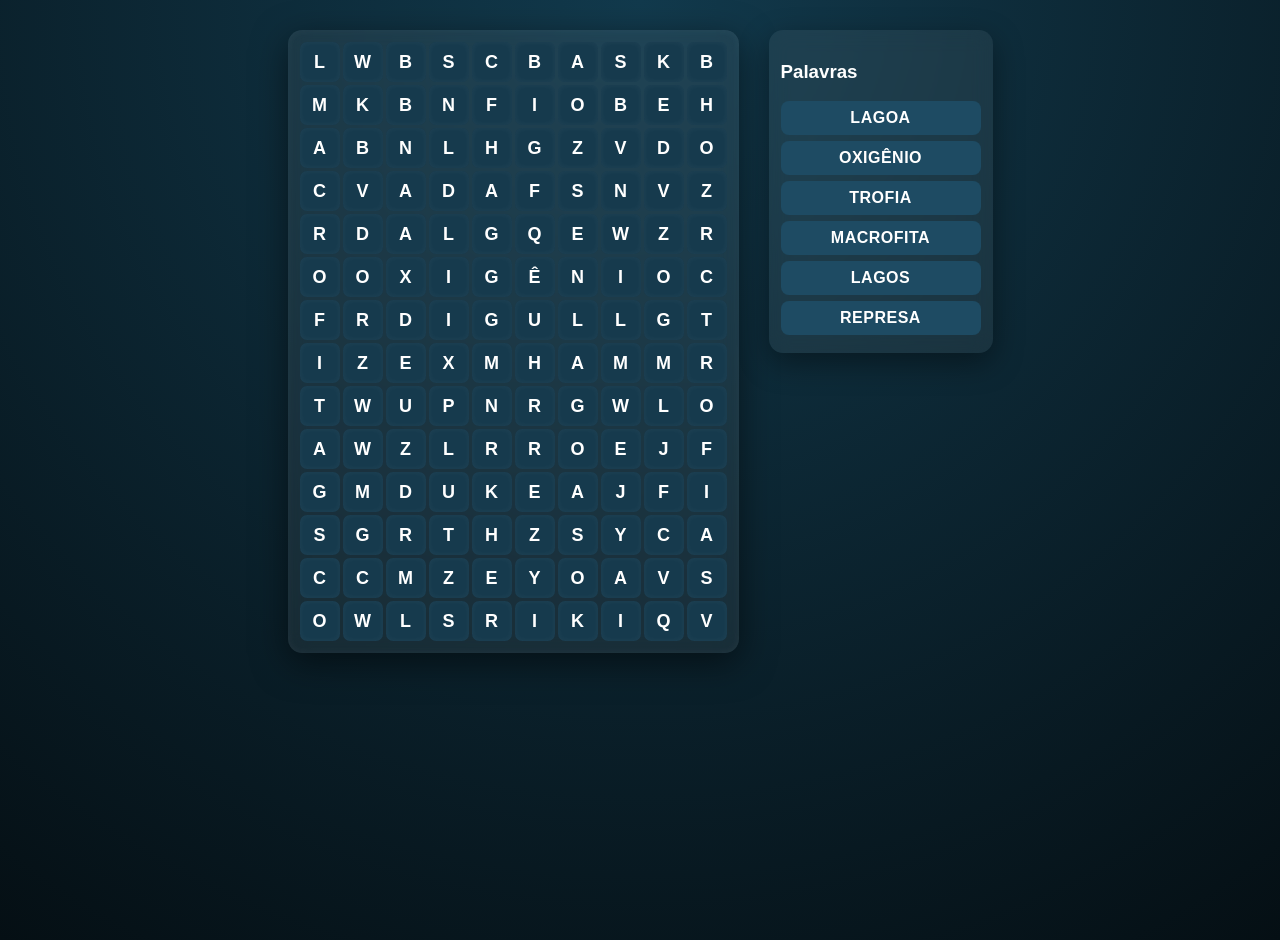
==== caca-palavras/index.html @ 3a3f3121 "Add files via upload" ====
<!DOCTYPE html>
<html lang="pt-br">
<head>
  <meta charset="UTF-8" />
  <meta name="viewport" content="width=device-width, initial-scale=1.0, user-scalable=no" />
  <title>Caça-Palavras Fitoplâncton</title>
  <link rel="stylesheet" href="style.css" />
</head>
<body>

<div class="container">
  <div id="grid"></div>

  <div class="panel">
    <h3>Palavras</h3>
    <div id="wordList"></div>
  </div>
</div>

<script src="script.js"></script>
</body>
</html>
---- caca-palavras/style.css ----
/* =========================
   BASE DO JOGO
========================= */
body {
  font-family: Arial, sans-serif;
  background: radial-gradient(circle at top, #123a4d, #050f14);
  color: #ffffff;
  display: flex;
  flex-direction: column;
  align-items: center;
  padding: 20px;
  min-height: 100vh;
  margin: 0;
}

/* =========================
   CONTAINER PRINCIPAL
========================= */
.container {
  display: flex;
  gap: 30px;
  flex-wrap: wrap;
  justify-content: center;
  align-items: flex-start;
  margin-top: 10px;
}

/* =========================
   GRID (CAÇA-PALAVRAS)
========================= */
#grid {
  display: grid;
  gap: 3px;
  user-select: none;
  touch-action: none;

  padding: 12px;
  border-radius: 14px;

  background: rgba(255, 255, 255, 0.06);
  backdrop-filter: blur(10px);

  box-shadow:
    0 10px 35px rgba(0, 0, 0, 0.5),
    inset 0 0 10px rgba(255, 255, 255, 0.05);
}

/* =========================
   CÉLULAS
========================= */
.cell {
  width: 40px;
  height: 40px;

  display: flex;
  align-items: center;
  justify-content: center;

  background: #163a4d;
  border-radius: 7px;

  font-weight: bold;
  font-size: 18px;
  color: #ffffff;

  cursor: pointer;

  transition: all 0.15s ease-in-out;

  box-shadow: inset 0 0 6px rgba(255, 255, 255, 0.05);
}

/* hover */
.cell:hover {
  background: #1f5a73;
  transform: scale(1.05);
}

/* seleção */
.cell.selected {
  background: #2ecc71;
  color: #000;
  transform: scale(1.1);
  box-shadow: 0 0 12px rgba(46, 204, 113, 0.8);
}

/* palavra encontrada */
.cell.found {
  background: #f1c40f;
  color: #000;
  text-decoration: line-through;
  box-shadow: 0 0 14px rgba(241, 196, 15, 0.8);
}

/* =========================
   PAINEL DE PALAVRAS
========================= */
.panel {
  max-width: 240px;
  min-width: 200px;

  padding: 12px;
  border-radius: 14px;

  background: rgba(255, 255, 255, 0.06);
  backdrop-filter: blur(10px);

  box-shadow: 0 10px 30px rgba(0, 0, 0, 0.4);
}

/* =========================
   PALAVRAS
========================= */
.word {
  padding: 8px;
  margin: 6px 0;

  background: #1e4b63;
  border-radius: 8px;

  text-align: center;
  font-weight: bold;

  transition: all 0.2s ease;
  letter-spacing: 0.5px;
}

.word.found {
  background: #27ae60;
  color: #fff;
  text-decoration: line-through;
  transform: scale(0.98);
}

/* =========================
   SELECT (caso use no futuro)
========================= */
select {
  padding: 10px 14px;
  margin-bottom: 20px;

  font-size: 15px;

  background: rgba(30, 75, 99, 0.85);
  color: white;

  border: none;
  border-radius: 8px;

  cursor: pointer;

  backdrop-filter: blur(6px);

  transition: all 0.2s ease;
}

select:hover {
  background: #2a6e8a;
}

/* =========================
   MENSAGEM FINAL
========================= */
#mensagem {
  margin-top: 15px;
  padding: 12px;

  background: #27ae60;
  color: white;

  border-radius: 8px;

  display: none;
  font-weight: bold;

  box-shadow: 0 0 15px rgba(39, 174, 96, 0.5);
}

/* =========================
   MOBILE MELHORADO (VERTICAL)
========================= */
/* =========================
   MOBILE MELHORADO (VERTICAL)
========================= */
@media (max-width: 600px) {

  /* empilha tudo */
  .container {
    flex-direction: column;
    align-items: center;
  }

  /* painel de palavras no topo */
  .panel {
    order: -1;
    width: 100%;
    max-width: 320px;
    margin-bottom: 12px;
    padding: 10px;
  }

  /* 🔥 LISTA EM 2 COLUNAS */
  #wordList {
    display: grid;
    grid-template-columns: 1fr 1fr;
    gap: 6px;
  }

  /* palavras menores e mais compactas */
  .word {
    font-size: 12px;
    padding: 5px;
    margin: 0;
  }

  /* grid mais compacto */
  #grid {
    gap: 2px;
    padding: 10px;
  }

  /* células menores */
  .cell {
  width: calc((100vw - 40px) / 12);
  height: calc((100vw - 40px) / 12);
  font-size: calc((100vw - 40px) / 28);
  }
}
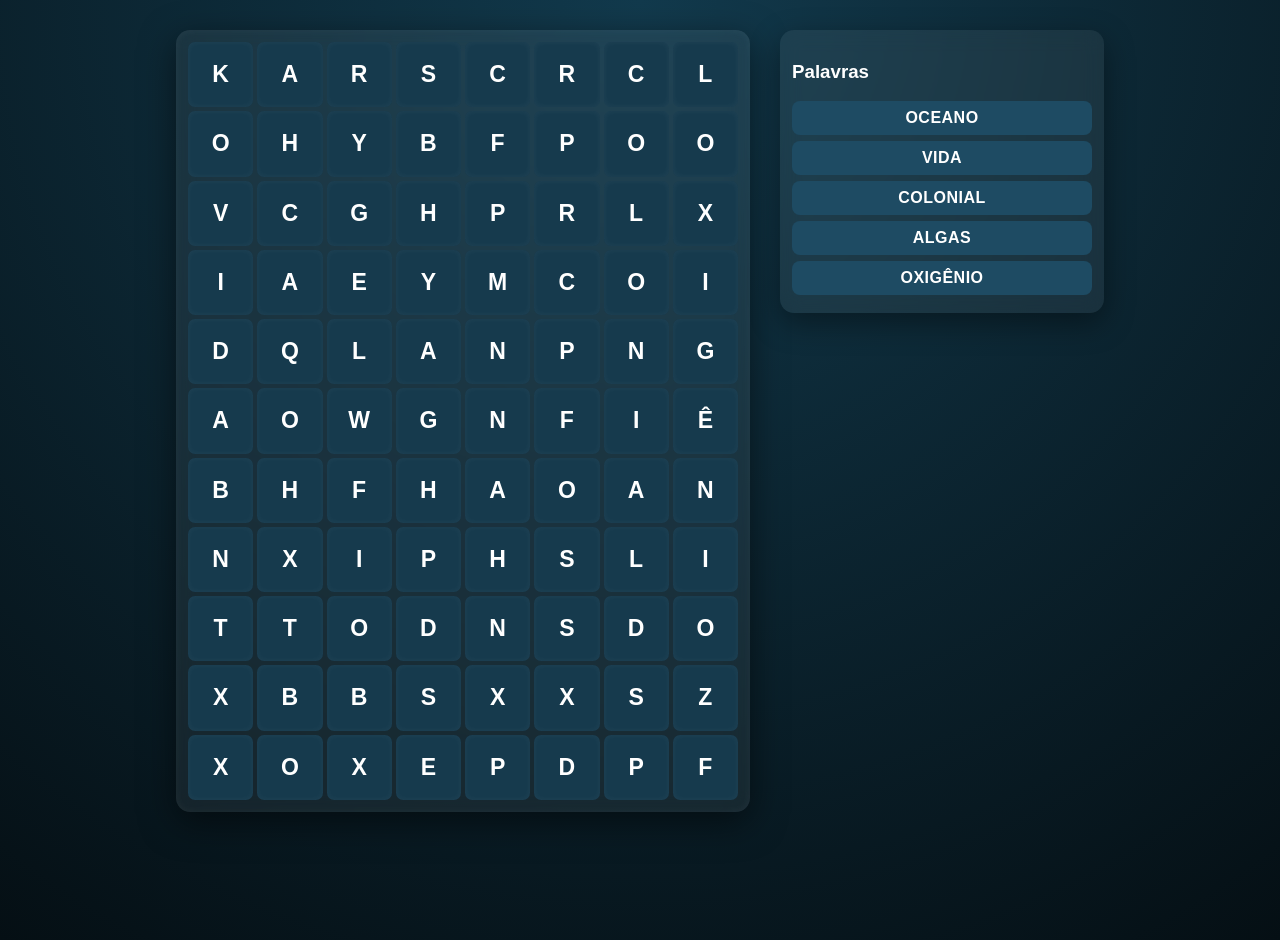
==== commit a77926d4: "Add files via upload" ====
--- a/caca-palavras/index.html
+++ b/caca-palavras/index.html
@@ -17,6 +17,21 @@
   </div>
 </div>
 
+<div id="winScreen" class="win-screen hidden">
+  <div class="win-card">
+    <h1>Parabéns!</h1>
+    <p>Você encontrou todas as palavras!</p>
+
+    <button id="restartBtn">Jogar novamente</button>
+  </div>
+</div>
+
+<div id="infoPopup" class="info-popup hidden">
+  <div class="info-card">
+    <p id="infoText"></p>
+  </div>
+</div>
+
 <script src="script.js"></script>
 </body>
 </html>
--- a/caca-palavras/style.css
+++ b/caca-palavras/style.css
@@ -30,7 +30,10 @@
 ========================= */
 #grid {
   display: grid;
-  gap: 3px;
+  gap: 4px;
+
+  width: min(90vw, 520px); /* 🔥 controla tamanho geral */
+  
   user-select: none;
   touch-action: none;
 
@@ -49,8 +52,8 @@
    CÉLULAS
 ========================= */
 .cell {
-  width: 40px;
-  height: 40px;
+  width: 100%;
+  aspect-ratio: 1 / 1;
 
   display: flex;
   align-items: center;
@@ -60,9 +63,10 @@
   border-radius: 7px;
 
   font-weight: bold;
-  font-size: 18px;
+
+  font-size: clamp(14px, 2.5vw, 26px);
+
   color: #ffffff;
-
   cursor: pointer;
 
   transition: all 0.15s ease-in-out;
@@ -96,8 +100,8 @@
    PAINEL DE PALAVRAS
 ========================= */
 .panel {
-  max-width: 240px;
-  min-width: 200px;
+  max-width: 340px;
+  min-width: 300px;
 
   padding: 12px;
   border-radius: 14px;
@@ -184,45 +188,203 @@
 ========================= */
 @media (max-width: 600px) {
 
-  /* empilha tudo */
   .container {
     flex-direction: column;
     align-items: center;
   }
 
-  /* painel de palavras no topo */
   .panel {
     order: -1;
     width: 100%;
-    max-width: 320px;
+    max-width: 240px;
     margin-bottom: 12px;
     padding: 10px;
   }
 
-  /* 🔥 LISTA EM 2 COLUNAS */
   #wordList {
     display: grid;
     grid-template-columns: 1fr 1fr;
     gap: 6px;
   }
 
-  /* palavras menores e mais compactas */
   .word {
     font-size: 12px;
     padding: 5px;
     margin: 0;
   }
 
-  /* grid mais compacto */
+  /* 🔥 GRID MAIOR NO CELULAR */
   #grid {
-    gap: 2px;
+    width: 95vw;
+    gap: 3px;
+    padding: 8px;
+  }
+
+  .cell {
+    font-size: clamp(16px, 4vw, 24px);
+  }
+}
+
+@media (max-width: 768px) {
+
+  /* mantém layout organizado */
+  .container {
+    flex-direction: column;
+    align-items: center;
+  }
+
+  /* painel no topo */
+  .panel {
+    order: -1;
+    width: 100%;
+    max-width: 260px;
+    margin-bottom: 14px;
+    padding: 12px;
+  }
+
+  /* lista de palavras em 2 colunas */
+  #wordList {
+    display: grid;
+    grid-template-columns: 1fr 1fr;
+    gap: 8px;
+  }
+
+  .word {
+    font-size: 13px;
+    padding: 6px;
+    margin: 0;
+  }
+
+  /* 🔥 GRID MAIOR */
+  #grid {
+    width: 92vw;
+    max-width: 430px;
+    gap: 3px;
     padding: 10px;
   }
 
-  /* células menores */
+  /* 🔥 LETRAS MAIORES */
   .cell {
-  width: calc((100vw - 40px) / 12);
-  height: calc((100vw - 40px) / 12);
-  font-size: calc((100vw - 40px) / 28);
-  }
-}
+    font-size: clamp(16px, 3.5vw, 26px);
+  }
+}
+
+@media (min-width: 900px) {
+  #grid {
+    width: min(70vw, 550px);
+  }
+
+  .cell {
+    font-size: clamp(18px, 1.8vw, 32px);
+  }
+}
+
+/* =========================
+   TELA DE VITÓRIA
+========================= */
+.win-screen {
+  position: fixed;
+  top: 0;
+  left: 0;
+
+  width: 100%;
+  height: 100%;
+
+  background: rgba(0, 0, 0, 0.75);
+
+  display: flex;
+  align-items: center;
+  justify-content: center;
+
+  z-index: 999;
+}
+
+.win-card {
+  background: linear-gradient(145deg, #1e4b63, #123a4d);
+  padding: 30px 20px;
+  border-radius: 16px;
+
+  text-align: center;
+  color: white;
+
+  box-shadow: 0 20px 60px rgba(0,0,0,0.6);
+
+  animation: pop 0.3s ease;
+}
+
+.win-card h1 {
+  margin-bottom: 10px;
+}
+
+.win-card p {
+  margin-bottom: 20px;
+  opacity: 0.9;
+}
+
+.win-card button {
+  padding: 10px 16px;
+  border: none;
+  border-radius: 10px;
+
+  background: #2ecc71;
+  color: white;
+
+  font-weight: bold;
+  cursor: pointer;
+
+  transition: 0.2s;
+}
+
+.win-card button:hover {
+  transform: scale(1.05);
+  background: #27ae60;
+}
+
+.hidden {
+  display: none;
+}
+
+@keyframes pop {
+  from {
+    transform: scale(0.7);
+    opacity: 0;
+  }
+  to {
+    transform: scale(1);
+    opacity: 1;
+  }
+}
+
+.info-popup {
+  position: fixed;
+  top: 0;
+  left: 0;
+
+  width: 100%;
+  height: 100%;
+
+  background: rgba(0,0,0,0.6);
+
+  display: flex;
+  align-items: center;
+  justify-content: center;
+
+  z-index: 1000;
+}
+
+.info-card {
+  background: #123a4d;
+  color: white;
+
+  padding: 20px;
+  border-radius: 14px;
+
+  max-width: 300px;
+  text-align: center;
+
+  animation: pop 0.25s ease;
+}
+
+.hidden {
+  display: none;
+}
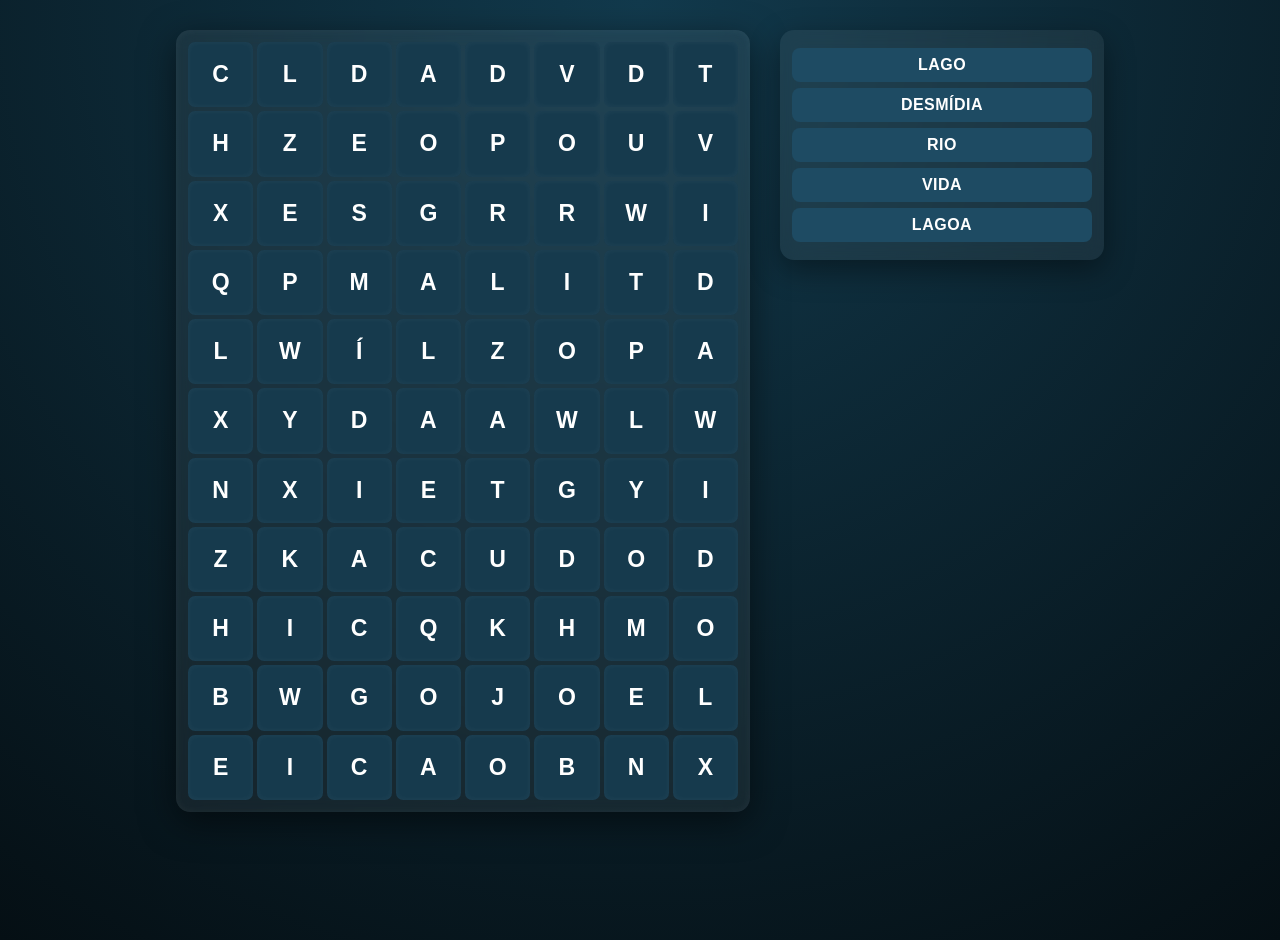
==== commit 5e2aab1d: "Update index.html" ====
--- a/caca-palavras/index.html
+++ b/caca-palavras/index.html
@@ -12,7 +12,6 @@
   <div id="grid"></div>
 
   <div class="panel">
-    <h3>Palavras</h3>
     <div id="wordList"></div>
   </div>
 </div>
@@ -34,4 +33,4 @@
 
 <script src="script.js"></script>
 </body>
-</html>+</html>
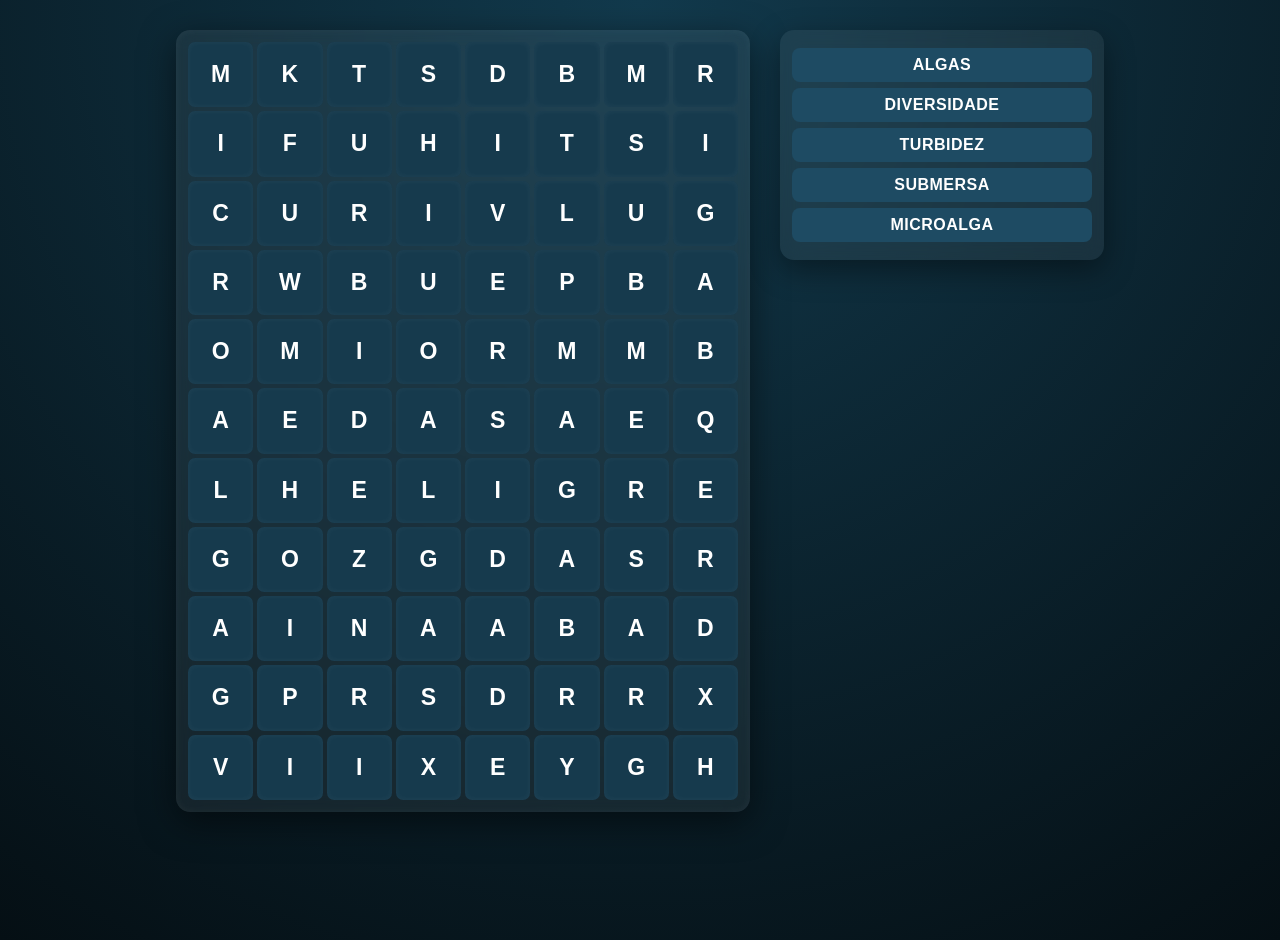
==== commit 005c4525: "Add files via upload" ====
--- a/caca-palavras/index.html
+++ b/caca-palavras/index.html
@@ -29,8 +29,10 @@
   <div class="info-card">
     <p id="infoText"></p>
   </div>
+
+  <audio id="soundCorrect" src="sounds/acerto.mp3"></audio>
 </div>
 
 <script src="script.js"></script>
 </body>
-</html>
+</html>
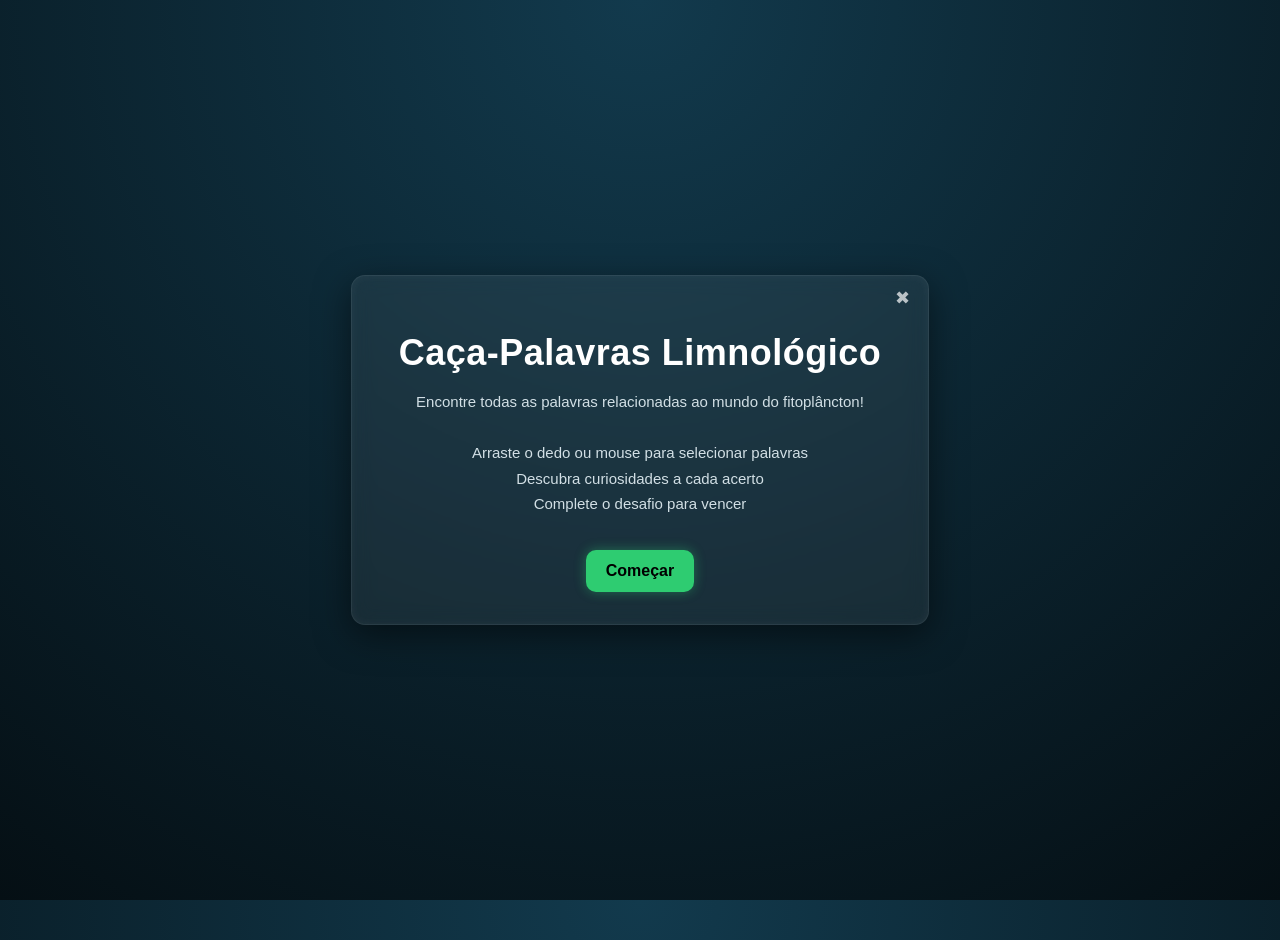
==== commit b91c1a39: "Add files via upload" ====
--- a/caca-palavras/index.html
+++ b/caca-palavras/index.html
@@ -8,6 +8,28 @@
 </head>
 <body>
 
+<!-- =========================
+     TELA INICIAL (INSTRUÇÕES)
+========================= -->
+<div id="introScreen" class="intro-screen">
+  <div class="intro-card">
+    
+    <button id="closeIntro" class="close-btn">✖</button>
+
+    <h1>Caça-Palavras Limnológico</h1>
+
+    <p>
+      Encontre todas as palavras relacionadas ao mundo do fitoplâncton!<br><br>
+      Arraste o dedo ou mouse para selecionar palavras<br>
+      Descubra curiosidades a cada acerto<br>
+      Complete o desafio para vencer
+    </p>
+
+    <button id="startBtn">Começar</button>
+
+  </div>
+</div>
+
 <div class="container">
   <div id="grid"></div>
 
@@ -16,15 +38,15 @@
   </div>
 </div>
 
+<!-- VITÓRIA -->
 <div id="winScreen" class="win-screen hidden">
   <div class="win-card">
-    <h1>Parabéns!</h1>
     <p>Você encontrou todas as palavras!</p>
-
     <button id="restartBtn">Jogar novamente</button>
   </div>
 </div>
 
+<!-- POPUP INFO -->
 <div id="infoPopup" class="info-popup hidden">
   <div class="info-card">
     <p id="infoText"></p>
--- a/caca-palavras/style.css
+++ b/caca-palavras/style.css
@@ -1,6 +1,10 @@
 /* =========================
    BASE DO JOGO
 ========================= */
+html, body {
+  height: 100%;
+}
+
 body {
   font-family: Arial, sans-serif;
   background: radial-gradient(circle at top, #123a4d, #050f14);
@@ -11,6 +15,7 @@
   padding: 20px;
   min-height: 100vh;
   margin: 0;
+  overflow-x: hidden;
 }
 
 /* =========================
@@ -18,8 +23,8 @@
 ========================= */
 .container {
   display: flex;
+  flex-direction: row; /* 🔥 evita colapso vertical */
   gap: 30px;
-  flex-wrap: wrap;
   justify-content: center;
   align-items: flex-start;
   margin-top: 10px;
@@ -29,11 +34,11 @@
    GRID (CAÇA-PALAVRAS)
 ========================= */
 #grid {
-  display: grid;
+  display: grid !important; /* 🔥 força grid */
   gap: 4px;
 
-  width: min(90vw, 520px); /* 🔥 controla tamanho geral */
-  
+  width: min(90vw, 520px);
+
   user-select: none;
   touch-action: none;
 
@@ -74,13 +79,11 @@
   box-shadow: inset 0 0 6px rgba(255, 255, 255, 0.05);
 }
 
-/* hover */
 .cell:hover {
   background: #1f5a73;
   transform: scale(1.05);
 }
 
-/* seleção */
 .cell.selected {
   background: #2ecc71;
   color: #000;
@@ -88,7 +91,6 @@
   box-shadow: 0 0 12px rgba(46, 204, 113, 0.8);
 }
 
-/* palavra encontrada */
 .cell.found {
   background: #f1c40f;
   color: #000;
@@ -101,7 +103,7 @@
 ========================= */
 .panel {
   max-width: 340px;
-  min-width: 300px;
+  min-width: 280px;
 
   padding: 12px;
   border-radius: 14px;
@@ -137,7 +139,7 @@
 }
 
 /* =========================
-   SELECT (caso use no futuro)
+   SELECT
 ========================= */
 select {
   padding: 10px 14px;
@@ -154,12 +156,6 @@
   cursor: pointer;
 
   backdrop-filter: blur(6px);
-
-  transition: all 0.2s ease;
-}
-
-select:hover {
-  background: #2a6e8a;
 }
 
 /* =========================
@@ -181,16 +177,212 @@
 }
 
 /* =========================
-   MOBILE MELHORADO (VERTICAL)
-========================= */
-/* =========================
-   MOBILE MELHORADO (VERTICAL)
+   VITÓRIA
+========================= */
+.win-screen {
+  position: fixed;
+  top: 0;
+  left: 0;
+
+  width: 100%;
+  height: 100%;
+
+  background: rgba(0, 0, 0, 0.75);
+
+  display: flex;
+  align-items: center;
+  justify-content: center;
+
+  z-index: 999;
+}
+
+.win-card {
+  background: linear-gradient(145deg, #1e4b63, #123a4d);
+  padding: 30px 20px;
+  border-radius: 16px;
+
+  text-align: center;
+
+  box-shadow: 0 20px 60px rgba(0,0,0,0.6);
+}
+
+.win-card button {
+  padding: 10px 16px;
+  border: none;
+  border-radius: 10px;
+
+  background: #2ecc71;
+  color: white;
+
+  font-weight: bold;
+  cursor: pointer;
+}
+
+/* =========================
+   POPUP INFO
+========================= */
+.info-popup {
+  position: fixed;
+  inset: 0;
+
+  background: rgba(0,0,0,0.6);
+
+  display: flex;
+  align-items: center;
+  justify-content: center;
+
+  z-index: 1000;
+}
+
+.info-card {
+  background: #123a4d;
+  color: white;
+
+  padding: 20px;
+  border-radius: 14px;
+
+  max-width: 300px;
+  text-align: center;
+}
+
+/* =========================
+   HIDDEN GLOBAL
+========================= */
+.hidden {
+  display: none !important;
+}
+
+/* =========================
+   TELA INICIAL (MESMA IDENTIDADE DO JOGO)
+========================= */
+.intro-screen {
+  position: fixed;
+  inset: 0;
+
+  display: flex;
+  align-items: center;
+  justify-content: center;
+
+  /* 🔥 mesmo fundo do body */
+  background: radial-gradient(circle at top, #123a4d, #050f14);
+
+  z-index: 2000;
+}
+
+/* CARD PRINCIPAL (MESMO ESTILO DO GRID/PANEL) */
+.intro-card {
+  position: relative;
+
+  width: min(92vw, 480px);
+
+  padding: 26px 22px;
+  border-radius: 14px;
+
+  text-align: center;
+  color: #ffffff;
+
+  /* 🔥 mesmo “glass” do grid e panel */
+  background: rgba(255, 255, 255, 0.06);
+  border: 1px solid rgba(255, 255, 255, 0.08);
+
+  backdrop-filter: blur(10px);
+
+  box-shadow:
+    0 10px 35px rgba(0, 0, 0, 0.5),
+    inset 0 0 10px rgba(255, 255, 255, 0.05);
+
+  animation: introPop 0.35s ease;
+}
+
+/* TÍTULO */
+.intro-card h1 {
+  font-size: 22px;
+  margin-bottom: 12px;
+  color: #ffffff;
+  letter-spacing: 0.5px;
+}
+
+/* TEXTO */
+.intro-card p {
+  font-size: 14px;
+  line-height: 1.6;
+  opacity: 0.9;
+  color: #e6f2f7;
+}
+
+/* BOTÃO COMEÇAR (MESMA LINGUAGEM DO VERDE DO JOGO) */
+#startBtn {
+  margin-top: 18px;
+
+  padding: 10px 18px;
+  border: none;
+  border-radius: 10px;
+
+  background: #2ecc71;
+  color: #000;
+
+  font-weight: bold;
+  cursor: pointer;
+
+  transition: 0.2s ease;
+
+  box-shadow: 0 0 12px rgba(46, 204, 113, 0.4);
+}
+
+#startBtn:hover {
+  transform: scale(1.05);
+  background: #27ae60;
+  color: #fff;
+}
+
+/* BOTÃO X (MESMO ESTILO DOS INTERAÇÕES DO GRID) */
+.close-btn {
+  position: absolute;
+  top: 10px;
+  right: 12px;
+
+  background: transparent;
+  border: none;
+
+  color: #ffffff;
+  font-size: 18px;
+
+  cursor: pointer;
+  opacity: 0.7;
+
+  transition: 0.2s;
+}
+
+.close-btn:hover {
+  opacity: 1;
+  transform: scale(1.2);
+}
+
+/* ANIMAÇÃO IGUAL AO RESTO DO JOGO */
+@keyframes introPop {
+  from {
+    transform: scale(0.9);
+    opacity: 0;
+  }
+  to {
+    transform: scale(1);
+    opacity: 1;
+  }
+}
+
+/* =========================
+   MOBILE (CORRIGIDO)
+========================= */
+/* =========================
+   MOBILE PEQUENO (até 600px)
 ========================= */
 @media (max-width: 600px) {
 
   .container {
     flex-direction: column;
     align-items: center;
+    margin-top: 0px;
+    gap: 8px;
   }
 
   .panel {
@@ -213,9 +405,9 @@
     margin: 0;
   }
 
-  /* 🔥 GRID MAIOR NO CELULAR */
   #grid {
     width: 95vw;
+    margin-top: -8px;
     gap: 3px;
     padding: 8px;
   }
@@ -225,15 +417,18 @@
   }
 }
 
+/* =========================
+   TABLETS / MOBILE GRANDE (até 768px)
+========================= */
 @media (max-width: 768px) {
 
-  /* mantém layout organizado */
   .container {
     flex-direction: column;
     align-items: center;
-  }
-
-  /* painel no topo */
+    margin-top: 0px;
+    gap: 12px;
+  }
+
   .panel {
     order: -1;
     width: 100%;
@@ -242,7 +437,6 @@
     padding: 12px;
   }
 
-  /* lista de palavras em 2 colunas */
   #wordList {
     display: grid;
     grid-template-columns: 1fr 1fr;
@@ -255,21 +449,24 @@
     margin: 0;
   }
 
-  /* 🔥 GRID MAIOR */
   #grid {
     width: 92vw;
     max-width: 430px;
     gap: 3px;
     padding: 10px;
-  }
-
-  /* 🔥 LETRAS MAIORES */
+    transform: translateY(-10px);
+  }
+
   .cell {
     font-size: clamp(16px, 3.5vw, 26px);
   }
 }
 
+/* =========================
+   DESKTOP GRANDE
+========================= */
 @media (min-width: 900px) {
+
   #grid {
     width: min(70vw, 550px);
   }
@@ -277,114 +474,24 @@
   .cell {
     font-size: clamp(18px, 1.8vw, 32px);
   }
-}
-
-/* =========================
-   TELA DE VITÓRIA
-========================= */
-.win-screen {
-  position: fixed;
-  top: 0;
-  left: 0;
-
-  width: 100%;
-  height: 100%;
-
-  background: rgba(0, 0, 0, 0.75);
-
-  display: flex;
-  align-items: center;
-  justify-content: center;
-
-  z-index: 999;
-}
-
-.win-card {
-  background: linear-gradient(145deg, #1e4b63, #123a4d);
-  padding: 30px 20px;
-  border-radius: 16px;
-
-  text-align: center;
-  color: white;
-
-  box-shadow: 0 20px 60px rgba(0,0,0,0.6);
-
-  animation: pop 0.3s ease;
-}
-
-.win-card h1 {
-  margin-bottom: 10px;
-}
-
-.win-card p {
-  margin-bottom: 20px;
-  opacity: 0.9;
-}
-
-.win-card button {
-  padding: 10px 16px;
-  border: none;
-  border-radius: 10px;
-
-  background: #2ecc71;
-  color: white;
-
-  font-weight: bold;
-  cursor: pointer;
-
-  transition: 0.2s;
-}
-
-.win-card button:hover {
-  transform: scale(1.05);
-  background: #27ae60;
-}
-
-.hidden {
-  display: none;
-}
-
-@keyframes pop {
-  from {
-    transform: scale(0.7);
-    opacity: 0;
-  }
-  to {
-    transform: scale(1);
-    opacity: 1;
-  }
-}
-
-.info-popup {
-  position: fixed;
-  top: 0;
-  left: 0;
-
-  width: 100%;
-  height: 100%;
-
-  background: rgba(0,0,0,0.6);
-
-  display: flex;
-  align-items: center;
-  justify-content: center;
-
-  z-index: 1000;
-}
-
-.info-card {
-  background: #123a4d;
-  color: white;
-
-  padding: 20px;
-  border-radius: 14px;
-
-  max-width: 300px;
-  text-align: center;
-
-  animation: pop 0.25s ease;
-}
-
-.hidden {
-  display: none;
+
+  .intro-card {
+    width: min(520px, 60vw); /* 🔥 mais espaço no desktop */
+    padding: 32px 28px;
+  }
+
+  .intro-card h1 {
+    font-size: 36px;
+  }
+
+  .intro-card p {
+    font-size: 15px;
+    line-height: 1.7;
+  }
+
+  #startBtn {
+    padding: 12px 20px;
+    font-size: 16px;
+  }
+  
 }
